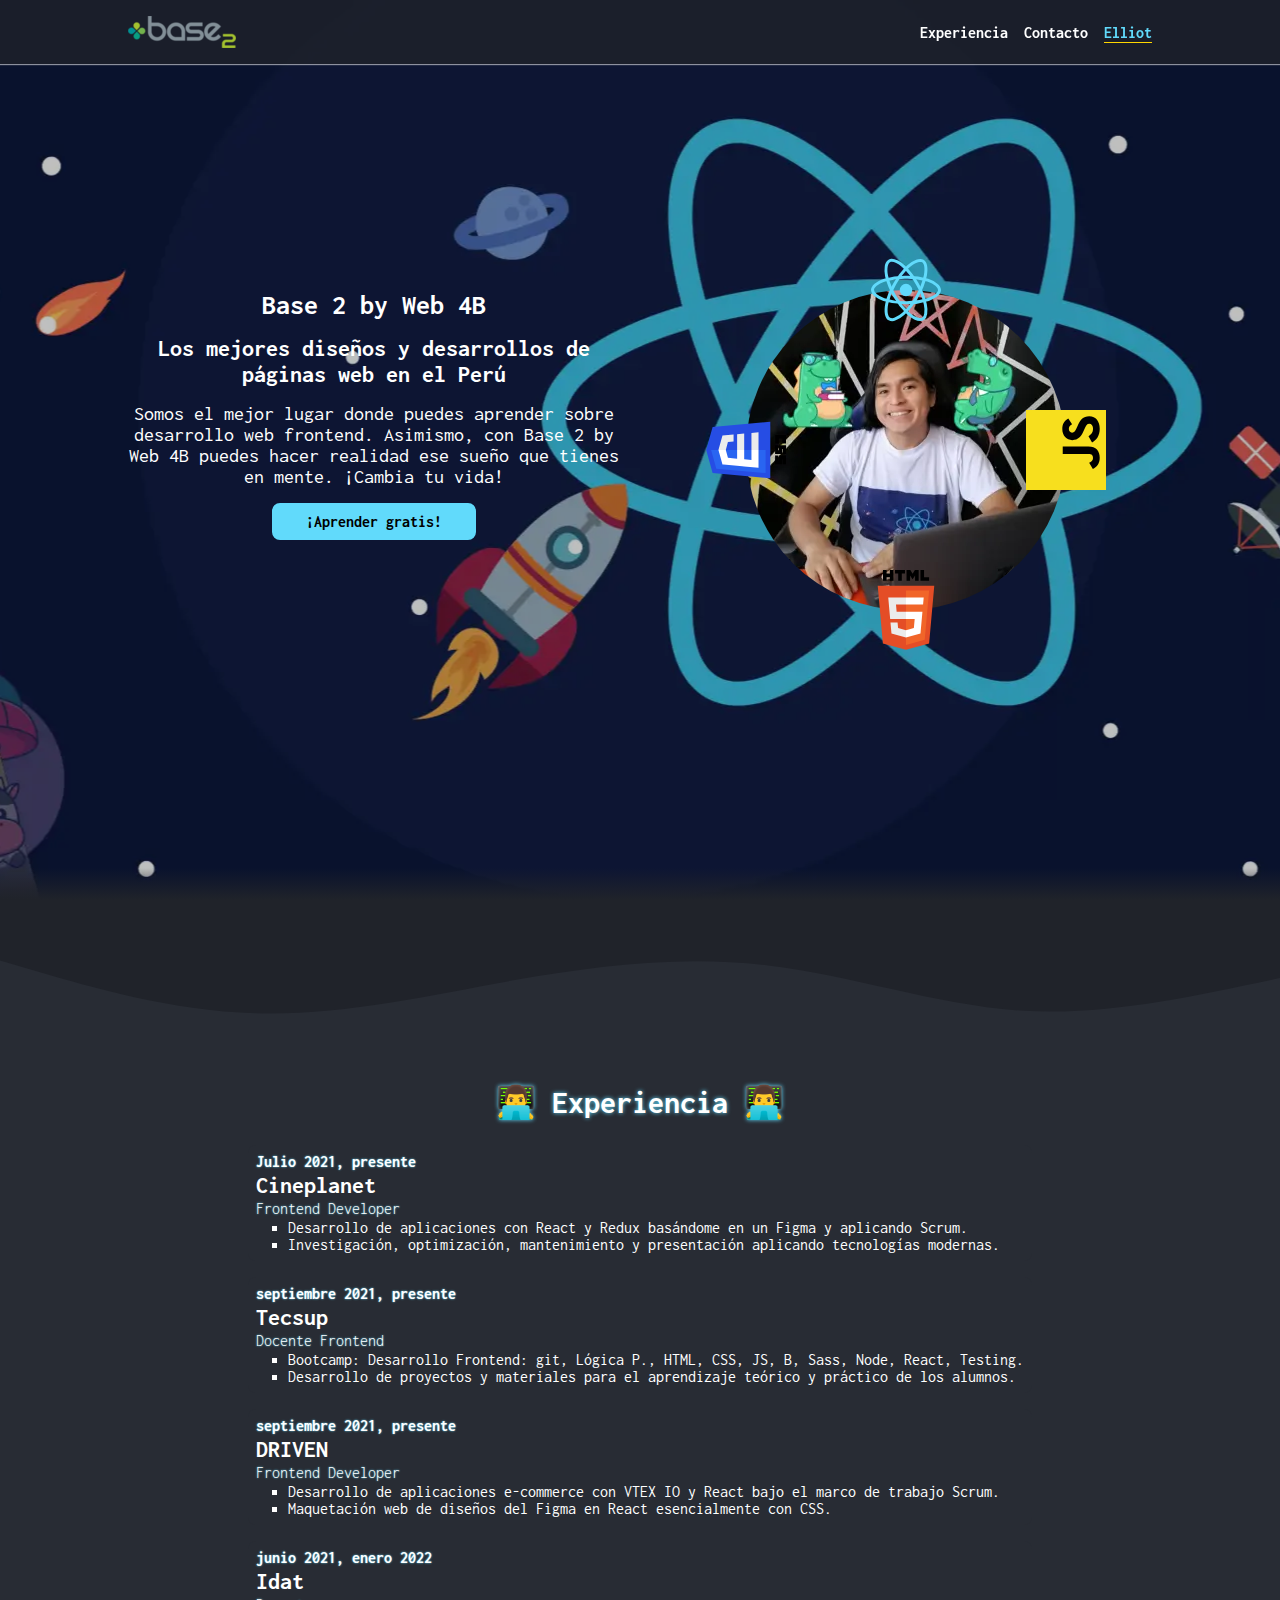
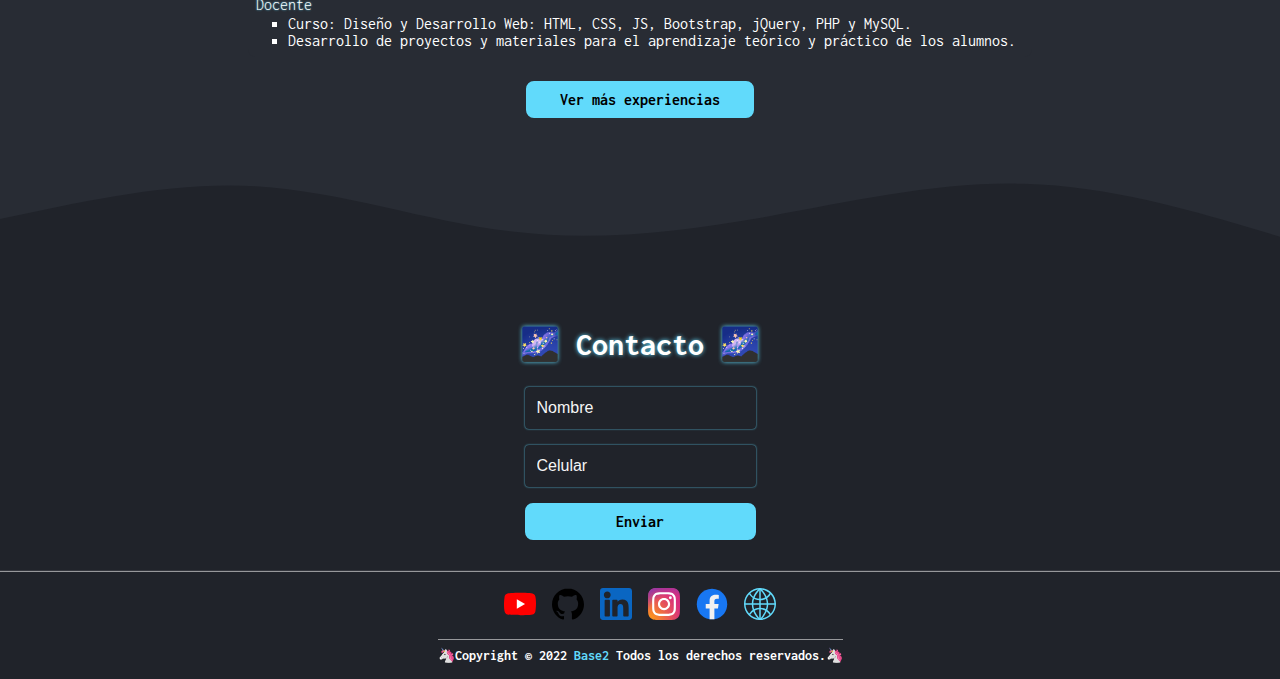
==== index.html @ 0a2b6bc9 "css section.css" ====
<!DOCTYPE html>
<html lang="es">

<head>
  <meta charset="UTF-8" />
  <meta http-equiv="X-UA-Compatible" content="IE=edge" />
  <meta name="viewport" content="width=device-width, initial-scale=1.0" />
  <link rel="shortcut icon" href="./favicon.ico" type="image/x-icon" />
  <link rel="stylesheet" href="./css/index.css" />
  <link rel="stylesheet" href="./css/g17css.css" />

  <link rel="preconnect" href="https://fonts.googleapis.com" />
  <link rel="preconnect" href="https://fonts.gstatic.com" crossorigin />
  <link href="https://fonts.googleapis.com/css2?family=Inconsolata:wght@200;300;400;500;600;700;800;900&display=swap"
    rel="stylesheet" />
  <link rel="stylesheet" href="https://cdn.jsdelivr.net/npm/bootstrap-icons@1.9.1/font/bootstrap-icons.css" />

  <title>Base 2 By Web 4B</title>
  <meta name="title" content="Base 2 By Web 4B" />
  <meta name="description"
    content="Bootcamp de Desarrollo Web Frontend donde se aprenderá temas como git, lógica de programación, HTML, CSS, JS, Bootstrap, Sass, Node, React, Firebase, Redux y Testing." />

  <meta property="og:type" content="website" />
  <meta property="og:url" content="https://elliotxleo.github.io/tecsup-frontend-o-g17/" />
  <meta property="og:title" content="Base 2 By Web 4B" />
  <meta property="og:description"
    content="Bootcamp de Desarrollo Web Frontend donde se aprenderá temas como git, lógica de programación, HTML, CSS, JS, Bootstrap, Sass, Node, React, Firebase, Redux y Testing." />
  <meta property="og:image"
    content="https://elliotxleo.github.io/tecsup-frontend-o-g17/assets/img/tecsup-frontend-o-g17.png">

  <meta property="twitter:card" content="summary_large_image" />
  <meta property="twitter:url" content="https://elliotxleo.github.io/tecsup-frontend-o-g17/" />
  <meta property="twitter:title" content="Base 2 By Web 4B" />
  <meta property="twitter:description"
    content="Bootcamp de Desarrollo Web Frontend donde se aprenderá temas como git, lógica de programación, HTML, CSS, JS, Bootstrap, Sass, Node, React, Firebase, Redux y Testing." />
  <meta property="twitter:image"
    content="https://elliotxleo.github.io/tecsup-frontend-o-g17/assets/img/tecsup-frontend-o-g17.png" />
</head>

<body class="body">
  <header class="header section--headed">
    <nav class="nav">
      <div class="container container--headed">
        <a href="#iHero">
          <img src="./assets/img/logo-base-2.webp" alt="Logo Base 2" width="108" height="32"
            class="nav__link-logo" />
        </a>
        <label for="menu" class="menu-icon"><i class="bi bi-list"></i></label>
        <input type="checkbox" id="menu" class="menu-checkbox" />
        <ul class="menu menu--hamburger">
          <li>
            <a href="#iExperience" class="menu__link">Experiencia</a>
          </li>
          <li>
            <a href="#iContact" class="menu__link">Contacto</a>
          </li>
          <li>
            <a href="https://www.linkedin.com/in/elliotgaramendi/" target="_blank" rel="noopener noreferrer"
              class="menu__link menu__link--active">Elliot</a>
          </li>
        </ul>
      </div>
    </nav>
  </header>
  <main>
    <article class="i-hero" id="iHero">
      <div class="container container--hero">
        <div class="i-hero__info-container">
          <h1 class="i-hero__info-title">Base 2 by Web 4B</h1>
          <h2 class="i-hero__info-subtitle">Los mejores diseños y desarrollos de páginas web en el Perú</h2>
          <p class="i-hero__info-paragraph">
            Somos el mejor lugar donde puedes aprender sobre desarrollo web frontend. Asimismo, con Base 2 by Web 4B
            puedes hacer realidad ese sueño que tienes en mente. ¡Cambia tu vida!
          </p>
          <a href="https://www.linkedin.com/in/elliotgaramendi/" class="button button--primary">¡Aprender gratis!</a>
        </div>
        <div class="i-hero__img-container">
          <img src="./assets/img/elliot-garamendi.webp" alt="Elliot Garamendi" width="256" height="256"
            class="i-hero__img-pro" />
          <figure class="i-hero__img-tech-container">
            <img src="./assets/svg/logo-html-5.svg" alt="HTML" width="64" height="64" class="i-hero__img-tech" />
            <img src="./assets/svg/logo-css-3.svg" alt="CSS" width="64" height="64" class="i-hero__img-tech" />
            <img src="./assets/svg/logo-javascript.svg" alt="JavaScript" width="64" height="64"
              class="i-hero__img-tech" />
            <img src="./assets/svg/logo-react.svg" alt="React" width="64" height="64" class="i-hero__img-tech" />
          </figure>
        </div>
      </div>
    </article>
    <figure class="wave">
      <svg xmlns="http://www.w3.org/2000/svg" viewBox="0 0 1440 170" class="wave__wave">
        <path fill-opacity="1"
          d="M0,68L48,82.2C96,96,192,125,288,127.5C384,130,480,108,576,90.7C672,74,768,62,864,73.7C960,85,1056,119,1152,124.7C1248,130,1344,108,1440,87.8C1536,68,1632,51,1728,42.5C1824,34,1920,34,2016,42.5C2112,51,2208,68,2304,65.2C2400,62,2496,40,2592,36.8C2688,34,2784,51,2880,56.7C2976,62,3072,57,3168,68C3264,79,3360,108,3456,116.2C3552,125,3648,113,3744,104.8C3840,96,3936,91,4032,96.3C4128,102,4224,119,4320,113.3C4416,108,4512,79,4608,73.7C4704,68,4800,85,4896,87.8C4992,91,5088,79,5184,65.2C5280,51,5376,34,5472,36.8C5568,40,5664,62,5760,59.5C5856,57,5952,28,6048,31.2C6144,34,6240,68,6336,87.8C6432,108,6528,113,6624,104.8C6720,96,6816,74,6864,62.3L6912,51L6912,170L6864,170C6816,170,6720,170,6624,170C6528,170,6432,170,6336,170C6240,170,6144,170,6048,170C5952,170,5856,170,5760,170C5664,170,5568,170,5472,170C5376,170,5280,170,5184,170C5088,170,4992,170,4896,170C4800,170,4704,170,4608,170C4512,170,4416,170,4320,170C4224,170,4128,170,4032,170C3936,170,3840,170,3744,170C3648,170,3552,170,3456,170C3360,170,3264,170,3168,170C3072,170,2976,170,2880,170C2784,170,2688,170,2592,170C2496,170,2400,170,2304,170C2208,170,2112,170,2016,170C1920,170,1824,170,1728,170C1632,170,1536,170,1440,170C1344,170,1248,170,1152,170C1056,170,960,170,864,170C768,170,672,170,576,170C480,170,384,170,288,170C192,170,96,170,48,170L0,170Z">
        </path>
      </svg>
    </figure>
    <section id="iExperience" class="section section--secondary">
      <div class="container container--elements">
        <h2 class="section__title">👨‍💻 Experiencia 👨‍💻</h2>
        <div class="section__cards">
          <div class="card-exp">
            <h4 class="card-exp__period">Julio 2021, presente</h4>
            <h3 class="card-exp__company">Cineplanet</h3>
            <h4 class="card-exp__role">Frontend Developer</h4>
            <ul class="card-exp__activities">
              <li class="card-exp__activity">Desarrollo de aplicaciones con React y Redux basándome en un Figma y
                aplicando Scrum.</li>
              <li class="card-exp__activity">Investigación, optimización, mantenimiento y presentación aplicando
                tecnologías modernas.</li>
            </ul>
          </div>
          <div class="card-exp">
            <h4 class="card-exp__period">septiembre 2021, presente</h4>
            <h3 class="card-exp__company">Tecsup</h3>
            <h4 class="card-exp__role">Docente Frontend</h4>
            <ul class="card-exp__activities">
              <li class="card-exp__activity">Bootcamp: Desarrollo Frontend: git, Lógica P., HTML, CSS, JS, B, Sass,
                Node, React, Testing.</li>
              <li class="card-exp__activity">Desarrollo de proyectos y materiales para el aprendizaje teórico y práctico
                de los alumnos.</li>
            </ul>
          </div>
          <div class="card-exp">
            <h4 class="card-exp__period">septiembre 2021, presente</h4>
            <h3 class="card-exp__company">DRIVEN</h3>
            <h4 class="card-exp__role">Frontend Developer</h4>
            <ul class="card-exp__activities">
              <li class="card-exp__activity">Desarrollo de aplicaciones e-commerce con VTEX IO y React bajo el marco de
                trabajo Scrum.</li>
              <li class="card-exp__activity">Maquetación web de diseños del Figma en React esencialmente con CSS.</li>
            </ul>
          </div>
          <div class="card-exp">
            <h4 class="card-exp__period">junio 2021, enero 2022</h4>
            <h3 class="card-exp__company">Idat</h3>
            <h4 class="card-exp__role">Docente</h4>
            <ul class="card-exp__activities">
              <li class="card-exp__activity">Curso: Diseño y Desarrollo Web: HTML, CSS, JS, Bootstrap, jQuery, PHP y
                MySQL.</li>
              <li class="card-exp__activity">Desarrollo de proyectos y materiales para el aprendizaje teórico y práctico
                de los alumnos.</li>
            </ul>
          </div>
        </div>
        <a href="https://www.linkedin.com/in/elliotgaramendi/" class="button button--primary">Ver más experiencias</a>
      </div>
    </section>
    <figure class="wave wave--reverse">
      <svg xmlns="http://www.w3.org/2000/svg" viewBox="0 0 1440 170" class="wave__wave">
        <path fill-opacity="1"
          d="M0,68L48,82.2C96,96,192,125,288,127.5C384,130,480,108,576,90.7C672,74,768,62,864,73.7C960,85,1056,119,1152,124.7C1248,130,1344,108,1440,87.8C1536,68,1632,51,1728,42.5C1824,34,1920,34,2016,42.5C2112,51,2208,68,2304,65.2C2400,62,2496,40,2592,36.8C2688,34,2784,51,2880,56.7C2976,62,3072,57,3168,68C3264,79,3360,108,3456,116.2C3552,125,3648,113,3744,104.8C3840,96,3936,91,4032,96.3C4128,102,4224,119,4320,113.3C4416,108,4512,79,4608,73.7C4704,68,4800,85,4896,87.8C4992,91,5088,79,5184,65.2C5280,51,5376,34,5472,36.8C5568,40,5664,62,5760,59.5C5856,57,5952,28,6048,31.2C6144,34,6240,68,6336,87.8C6432,108,6528,113,6624,104.8C6720,96,6816,74,6864,62.3L6912,51L6912,170L6864,170C6816,170,6720,170,6624,170C6528,170,6432,170,6336,170C6240,170,6144,170,6048,170C5952,170,5856,170,5760,170C5664,170,5568,170,5472,170C5376,170,5280,170,5184,170C5088,170,4992,170,4896,170C4800,170,4704,170,4608,170C4512,170,4416,170,4320,170C4224,170,4128,170,4032,170C3936,170,3840,170,3744,170C3648,170,3552,170,3456,170C3360,170,3264,170,3168,170C3072,170,2976,170,2880,170C2784,170,2688,170,2592,170C2496,170,2400,170,2304,170C2208,170,2112,170,2016,170C1920,170,1824,170,1728,170C1632,170,1536,170,1440,170C1344,170,1248,170,1152,170C1056,170,960,170,864,170C768,170,672,170,576,170C480,170,384,170,288,170C192,170,96,170,48,170L0,170Z">
        </path>
      </svg>
    </figure>
    <section id="iContact" class="section">
      <div class="container container--elements">
        <h2 class="section__title">🌌 Contacto 🌌</h2>
        <form class="form">
          <input type="text" name="name" placeholder="Nombre" maxlength="255" class="form__input" required />
          <input type="number" name="phone" placeholder="Celular" min="900000000" max="999999999" class="form__input"
            required />
          <button class="button button--primary">Enviar</button>
        </form>
      </div>
    </section>
  </main>
  <footer class="section--headed">
    <nav class="nav">
      <div class="container container--elements">
        <ul class="menu">
          <li>
            <a href="https://www.youtube.com/channel/UCE9whBrtYnLWrpzwk6z_JUA">
              <img src="./assets/svg/logo-youtube.svg" alt="YouTube" width="24" height="24" class="menu__img" />
            </a>
          </li>
          <li>
            <a href="https://github.com/ElliotXLeo">
              <img src="./assets/svg/logo-github.svg" alt="GitHub" width="24" height="24" class="menu__img" />
            </a>
          </li>
          <li>
            <a href="https://www.linkedin.com/in/elliotgaramendi/">
              <img src="./assets/svg/logo-linkedin.svg" alt="LinkedIn" width="24" height="24" class="menu__img" />
            </a>
          </li>
          <li>
            <a href="https://www.instagram.com/elliotgaramendi/">
              <img src="./assets/svg/logo-instagram.svg" alt="Instagram" width="24" height="24" class="menu__img" />
            </a>
          </li>
          <li>
            <a href="https://www.facebook.com/elliotgaramendi">
              <img src="./assets/svg/logo-facebook.svg" alt="Facebook" width="24" height="24" class="menu__img" />
            </a>
          </li>
          <li>
            <a href="https://elliotxleo.github.io/portafolio-web-elgs/">
              <img src="./assets/svg/logo-internet.svg" alt="Web" width="24" height="24" class="menu__img" />
            </a>
          </li>
        </ul>
        <h2 class="footer__title">
          🦄Copyright &copy; 2022
          <a href="https://www.linkedin.com/in/elliotgaramendi/" target="_blank" rel="noopener noreferrer"
            class="footer__link">
            Base2
          </a>
          Todos los derechos reservados.🦄
        </h2>
      </div>
    </nav>
  </footer>
</body>

</html>
---- css/index.css ----
:root {
  scroll-behavior: smooth;
  --primary-font-family: 'Inconsolata', monospace;
}

.body {
  background-color: #20232a;
  color: #fff;
  font-family: var(--primary-font-family);
  margin: 0;
}

@keyframes spin {
  to {
    transform: rotate(360deg);
  }
}

.i-hero {
  position: relative;
  display: flex;
  align-items: center;
  background-image: url('../assets/img/bg-hero-react-galaxy.webp');
  background-position: center;
  background-size: cover;
  min-height: 100vh;
  overflow: hidden;
}

.i-hero::before {
  content: '';
  position: absolute;
  top: 0;
  right: 0;
  bottom: 0;
  left: 0;
  background-color: #00000040;
}

.i-hero::after {
  content: '';
  position: absolute;
  bottom: 0;
  left: 0;
  width: 100%;
  height: 2rem;
  background-image: linear-gradient(transparent, #20232a);
}

.i-hero__info-container {
  display: flex;
  flex-direction: column;
  align-items: center;
  gap: 0.75rem;
  max-width: 512px;
}

.i-hero__info-title {
  font-size: 1.5rem;
  text-align: center;
  margin: 0;
}

.i-hero__info-title--px {
  font-size: 24px;
}

.i-hero__info-subtitle {
  font-size: 1.25rem;
  text-align: center;
  margin: 0;
}

.i-hero__info-paragraph {
  display: none;
}

.i-hero__img-container {
  position: relative;
  width: 256px;
  height: 256px;
}

.i-hero__img-pro {
  display: block;
  background-color: #0004;
  border-radius: 50%;
  width: 256px;
  height: 256px;
  /* clip-path: polygon(50% 0%, 0% 100%, 100% 100%); */
}

.i-hero__img-tech-container {
  position: absolute;
  top: 0;
  right: 0;
  bottom: 0;
  left: 0;
  margin: 0;
  animation: spin 10s linear 0s infinite normal none running;
}

.i-hero__img-tech {
  position: absolute;
  width: 64px;
  height: 64px;
}

.i-hero__img-tech:nth-child(1) {
  top: 100%;
  left: 50%;
  transform: translate(-50%, -50%) rotate(0deg);
}

.i-hero__img-tech:nth-child(2) {
  top: 50%;
  left: 0%;
  transform: translate(-50%, -50%) rotate(90deg);
}

.i-hero__img-tech:nth-child(3) {
  top: 50%;
  left: 100%;
  transform: translate(-50%, -50%) rotate(-90deg);
}

.i-hero__img-tech:nth-child(4) {
  top: 0%;
  left: 50%;
  transform: translate(-50%, -50%) rotate(180deg);
}

@media (min-width: 768px) {
  .i-hero__info-container {
    gap: 1rem;
  }

  .i-hero__info-title {
    font-size: 1.75rem;
  }

  .i-hero__info-subtitle {
    font-size: 1.5rem;
  }

  .i-hero__info-paragraph {
    display: flex;
    font-size: 1.25rem;
    text-align: center;
    margin: 0;
  }

  .i-hero__info-link {
    font-size: 1rem;
  }

  .i-hero__img-container {
    width: 320px;
    height: 320px;
  }

  .i-hero__img-pro {
    width: 320px;
    height: 320px;
  }

  .i-hero__img-tech {
    position: absolute;
    width: 80px;
    height: 80px;
  }
}
---- css/g17css.css ----
@import './modules/headed.css';
@import './modules/menu.css';
@import './modules/section.css';

.card-exp {
  background-color: #282c34;
  display: flex;
  flex-direction: column;
  gap: 0.125rem;
  border-radius: 0.5rem;
  padding: 0.5rem;
  box-sizing: border-box;
  transition: background-color 0.25s;
}

.card-exp:hover {
  background-color: #20232a;
}

.card-exp__period {
  font-size: 0.875rem;
  text-shadow: 0 0 0.125rem #61dafb;
  margin: 0;
}

.card-exp__company {
  font-size: 1.25rem;
  margin: 0;
}

.card-exp__role {
  font-weight: 300;
  font-size: 0.875rem;
  text-shadow: 0 0 0.125rem #61dafb;
  margin: 0;
}

.card-exp__activities {
  margin: 0;
  padding: 0;
  padding-left: 2rem;
  list-style: square;
}

.card-exp__activity {
  font-size: 0.875rem;
}

.button {
  display: inline-block;
  background-color: #20232a;
  border: 0.125rem solid #20232a;
  border-radius: 0.5rem;
  color: #fff;
  font-weight: 700;
  font-size: 0.75rem;
  font-family: var(--primary-font-family);
  text-decoration: none;
  padding: 0.5em 2em;
  box-sizing: border-box;
  cursor: pointer;
  transition: filter 0.25s, box-shadow 0.25s;
}

.button:hover {
  box-shadow: 0 0 0.25rem 0 #20232a;
  filter: brightness(112.5%);
}

.button--primary {
  background-color: #61dafb;
  border: 0.125rem solid #61dafb;
  color: #000;
}

.button--primary:hover {
  box-shadow: 0 0 0.25rem 0 #61dafb;
}

.button--secondary {
  background-color: gold;
  border: 0.125rem solid gold;
  color: #000;
}

.button--secondary:hover {
  box-shadow: 0 0 0.25rem 0 gold;
}

.button--outline {
  background-color: transparent;
  color: #000;
}

.form {
  display: flex;
  flex-direction: column;
  gap: 1rem;
}

.form__input {
  background-color: transparent;
  border: none;
  box-shadow: 0 0 0.125rem 0 #61dafb;
  border-radius: 0.25rem;
  color: #fff;
  font-size: 0.875rem;
  padding: 0.5em;
  transition: box-shadow 0.25s;
}

.form__input:focus:invalid {
  box-shadow:
    0 0 0.25rem 0 crimson,
    0 0 0.5rem 0 crimson;
}

.form__input::placeholder {
  color: #f5f5f5;
}

.wave {
  position: relative;
  margin: 0;
}

.wave--reverse {
  margin: -0.25rem 0;
  transform: rotate(180deg);
}

.wave__wave {
  display: block;
  fill: #282c34;
}


@media (min-width: 768px) {
  .card-exp__period {
    font-size: 1rem;
  }

  .card-exp__company {
    font-size: 1.5rem;
  }

  .card-exp__role {
    font-size: 1rem;
  }

  .card-exp__activity {
    font-size: 1rem;
  }

  .button {
    font-size: 1rem;
  }

  .form__input {
    font-size: 1rem;
    padding: 0.75em;
  }

  .menu__img {
    width: 32px;
    height: 32px;
  }
}
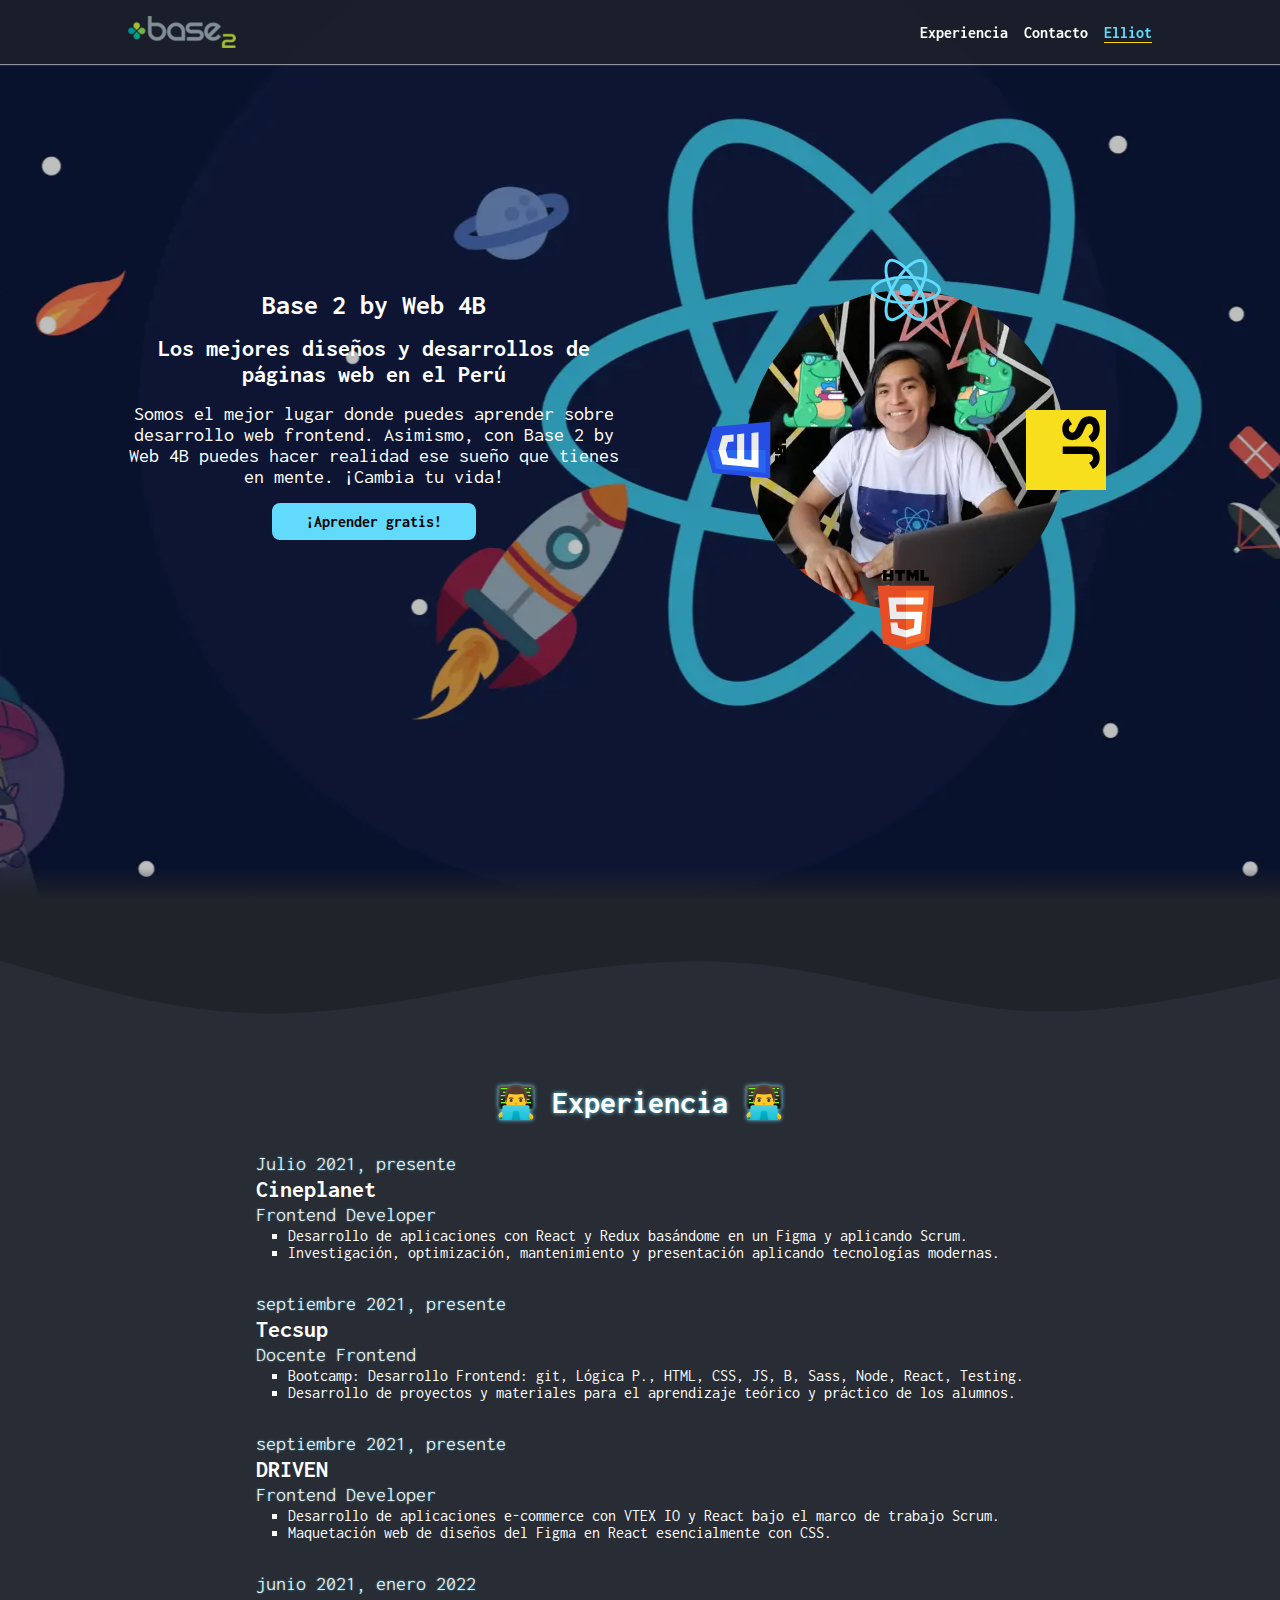
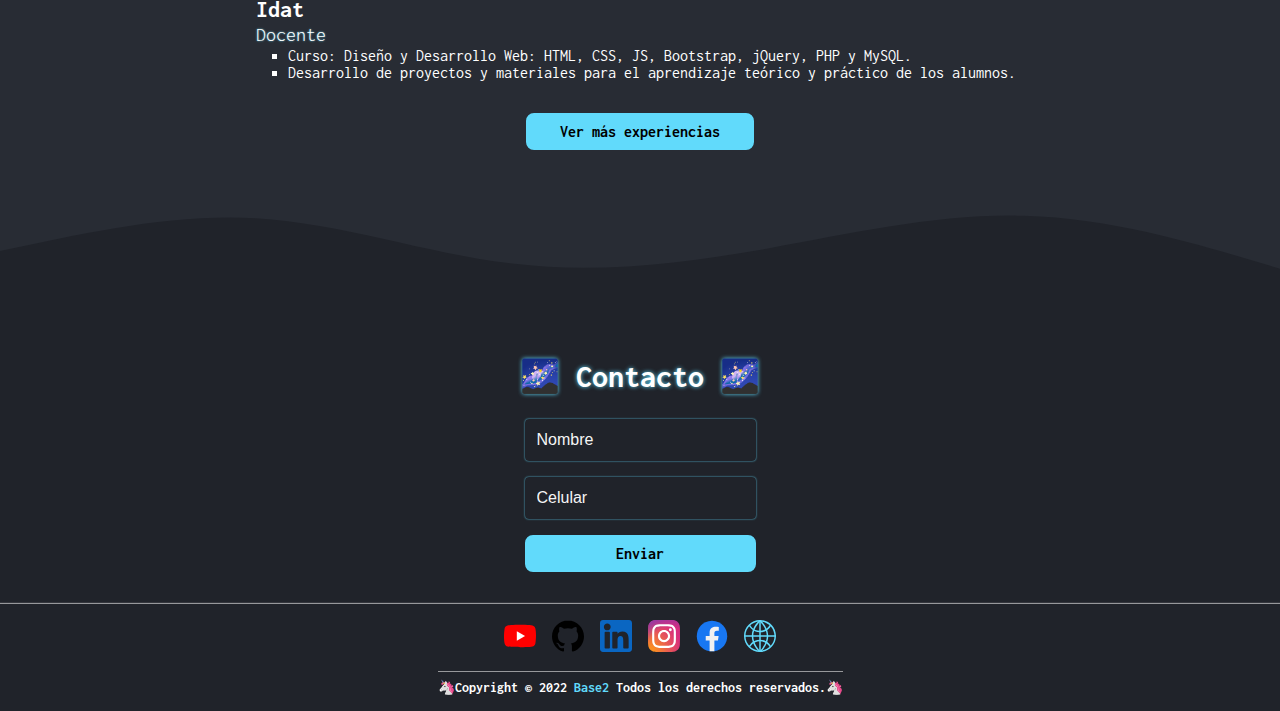
==== commit 24604489: "css card.css" ====
--- a/index.html
+++ b/index.html
@@ -42,8 +42,7 @@
     <nav class="nav">
       <div class="container container--headed">
         <a href="#iHero">
-          <img src="./assets/img/logo-base-2.webp" alt="Logo Base 2" width="108" height="32"
-            class="nav__link-logo" />
+          <img src="./assets/img/logo-base-2.webp" alt="Logo Base 2" width="108" height="32" class="nav__link-logo" />
         </a>
         <label for="menu" class="menu-icon"><i class="bi bi-list"></i></label>
         <input type="checkbox" id="menu" class="menu-checkbox" />
@@ -65,10 +64,10 @@
   <main>
     <article class="i-hero" id="iHero">
       <div class="container container--hero">
-        <div class="i-hero__info-container">
-          <h1 class="i-hero__info-title">Base 2 by Web 4B</h1>
-          <h2 class="i-hero__info-subtitle">Los mejores diseños y desarrollos de páginas web en el Perú</h2>
-          <p class="i-hero__info-paragraph">
+        <div class="card card--hero">
+          <h1 class="card__title card__title--hero">Base 2 by Web 4B</h1>
+          <h2 class="card__subtitle card__subtitle--hero">Los mejores diseños y desarrollos de páginas web en el Perú</h2>
+          <p class="card__paragraph card__paragraph--hero">
             Somos el mejor lugar donde puedes aprender sobre desarrollo web frontend. Asimismo, con Base 2 by Web 4B
             puedes hacer realidad ese sueño que tienes en mente. ¡Cambia tu vida!
           </p>
@@ -98,46 +97,46 @@
       <div class="container container--elements">
         <h2 class="section__title">👨‍💻 Experiencia 👨‍💻</h2>
         <div class="section__cards">
-          <div class="card-exp">
-            <h4 class="card-exp__period">Julio 2021, presente</h4>
-            <h3 class="card-exp__company">Cineplanet</h3>
-            <h4 class="card-exp__role">Frontend Developer</h4>
-            <ul class="card-exp__activities">
-              <li class="card-exp__activity">Desarrollo de aplicaciones con React y Redux basándome en un Figma y
+          <div class="card card--exp">
+            <h4 class="card__subtitle card__subtitle--exp">Julio 2021, presente</h4>
+            <h3 class="card__title">Cineplanet</h3>
+            <h4 class="card__subtitle card__subtitle--exp">Frontend Developer</h4>
+            <ul class="card__list">
+              <li class="card__item">Desarrollo de aplicaciones con React y Redux basándome en un Figma y
                 aplicando Scrum.</li>
-              <li class="card-exp__activity">Investigación, optimización, mantenimiento y presentación aplicando
+              <li class="card__item">Investigación, optimización, mantenimiento y presentación aplicando
                 tecnologías modernas.</li>
             </ul>
           </div>
-          <div class="card-exp">
-            <h4 class="card-exp__period">septiembre 2021, presente</h4>
-            <h3 class="card-exp__company">Tecsup</h3>
-            <h4 class="card-exp__role">Docente Frontend</h4>
-            <ul class="card-exp__activities">
-              <li class="card-exp__activity">Bootcamp: Desarrollo Frontend: git, Lógica P., HTML, CSS, JS, B, Sass,
+          <div class="card card--exp">
+            <h4 class="card__subtitle card__subtitle--exp">septiembre 2021, presente</h4>
+            <h3 class="card__title">Tecsup</h3>
+            <h4 class="card__subtitle card__subtitle--exp">Docente Frontend</h4>
+            <ul class="card__list">
+              <li class="card__item">Bootcamp: Desarrollo Frontend: git, Lógica P., HTML, CSS, JS, B, Sass,
                 Node, React, Testing.</li>
-              <li class="card-exp__activity">Desarrollo de proyectos y materiales para el aprendizaje teórico y práctico
+              <li class="card__item">Desarrollo de proyectos y materiales para el aprendizaje teórico y práctico
                 de los alumnos.</li>
             </ul>
           </div>
-          <div class="card-exp">
-            <h4 class="card-exp__period">septiembre 2021, presente</h4>
-            <h3 class="card-exp__company">DRIVEN</h3>
-            <h4 class="card-exp__role">Frontend Developer</h4>
-            <ul class="card-exp__activities">
-              <li class="card-exp__activity">Desarrollo de aplicaciones e-commerce con VTEX IO y React bajo el marco de
+          <div class="card card--exp">
+            <h4 class="card__subtitle card__subtitle--exp">septiembre 2021, presente</h4>
+            <h3 class="card__title">DRIVEN</h3>
+            <h4 class="card__subtitle card__subtitle--exp">Frontend Developer</h4>
+            <ul class="card__list">
+              <li class="card__item">Desarrollo de aplicaciones e-commerce con VTEX IO y React bajo el marco de
                 trabajo Scrum.</li>
-              <li class="card-exp__activity">Maquetación web de diseños del Figma en React esencialmente con CSS.</li>
-            </ul>
-          </div>
-          <div class="card-exp">
-            <h4 class="card-exp__period">junio 2021, enero 2022</h4>
-            <h3 class="card-exp__company">Idat</h3>
-            <h4 class="card-exp__role">Docente</h4>
-            <ul class="card-exp__activities">
-              <li class="card-exp__activity">Curso: Diseño y Desarrollo Web: HTML, CSS, JS, Bootstrap, jQuery, PHP y
+              <li class="card__item">Maquetación web de diseños del Figma en React esencialmente con CSS.</li>
+            </ul>
+          </div>
+          <div class="card card--exp">
+            <h4 class="card__subtitle card__subtitle--exp">junio 2021, enero 2022</h4>
+            <h3 class="card__title">Idat</h3>
+            <h4 class="card__subtitle card__subtitle--exp">Docente</h4>
+            <ul class="card__list">
+              <li class="card__item">Curso: Diseño y Desarrollo Web: HTML, CSS, JS, Bootstrap, jQuery, PHP y
                 MySQL.</li>
-              <li class="card-exp__activity">Desarrollo de proyectos y materiales para el aprendizaje teórico y práctico
+              <li class="card__item">Desarrollo de proyectos y materiales para el aprendizaje teórico y práctico
                 de los alumnos.</li>
             </ul>
           </div>
--- a/css/index.css
+++ b/css/index.css
@@ -45,34 +45,6 @@
   width: 100%;
   height: 2rem;
   background-image: linear-gradient(transparent, #20232a);
-}
-
-.i-hero__info-container {
-  display: flex;
-  flex-direction: column;
-  align-items: center;
-  gap: 0.75rem;
-  max-width: 512px;
-}
-
-.i-hero__info-title {
-  font-size: 1.5rem;
-  text-align: center;
-  margin: 0;
-}
-
-.i-hero__info-title--px {
-  font-size: 24px;
-}
-
-.i-hero__info-subtitle {
-  font-size: 1.25rem;
-  text-align: center;
-  margin: 0;
-}
-
-.i-hero__info-paragraph {
-  display: none;
 }
 
 .i-hero__img-container {
--- a/css/g17css.css
+++ b/css/g17css.css
@@ -1,50 +1,7 @@
 @import './modules/headed.css';
 @import './modules/menu.css';
 @import './modules/section.css';
-
-.card-exp {
-  background-color: #282c34;
-  display: flex;
-  flex-direction: column;
-  gap: 0.125rem;
-  border-radius: 0.5rem;
-  padding: 0.5rem;
-  box-sizing: border-box;
-  transition: background-color 0.25s;
-}
-
-.card-exp:hover {
-  background-color: #20232a;
-}
-
-.card-exp__period {
-  font-size: 0.875rem;
-  text-shadow: 0 0 0.125rem #61dafb;
-  margin: 0;
-}
-
-.card-exp__company {
-  font-size: 1.25rem;
-  margin: 0;
-}
-
-.card-exp__role {
-  font-weight: 300;
-  font-size: 0.875rem;
-  text-shadow: 0 0 0.125rem #61dafb;
-  margin: 0;
-}
-
-.card-exp__activities {
-  margin: 0;
-  padding: 0;
-  padding-left: 2rem;
-  list-style: square;
-}
-
-.card-exp__activity {
-  font-size: 0.875rem;
-}
+@import './modules/card.css';
 
 .button {
   display: inline-block;
@@ -134,24 +91,7 @@
   fill: #282c34;
 }
 
-
 @media (min-width: 768px) {
-  .card-exp__period {
-    font-size: 1rem;
-  }
-
-  .card-exp__company {
-    font-size: 1.5rem;
-  }
-
-  .card-exp__role {
-    font-size: 1rem;
-  }
-
-  .card-exp__activity {
-    font-size: 1rem;
-  }
-
   .button {
     font-size: 1rem;
   }
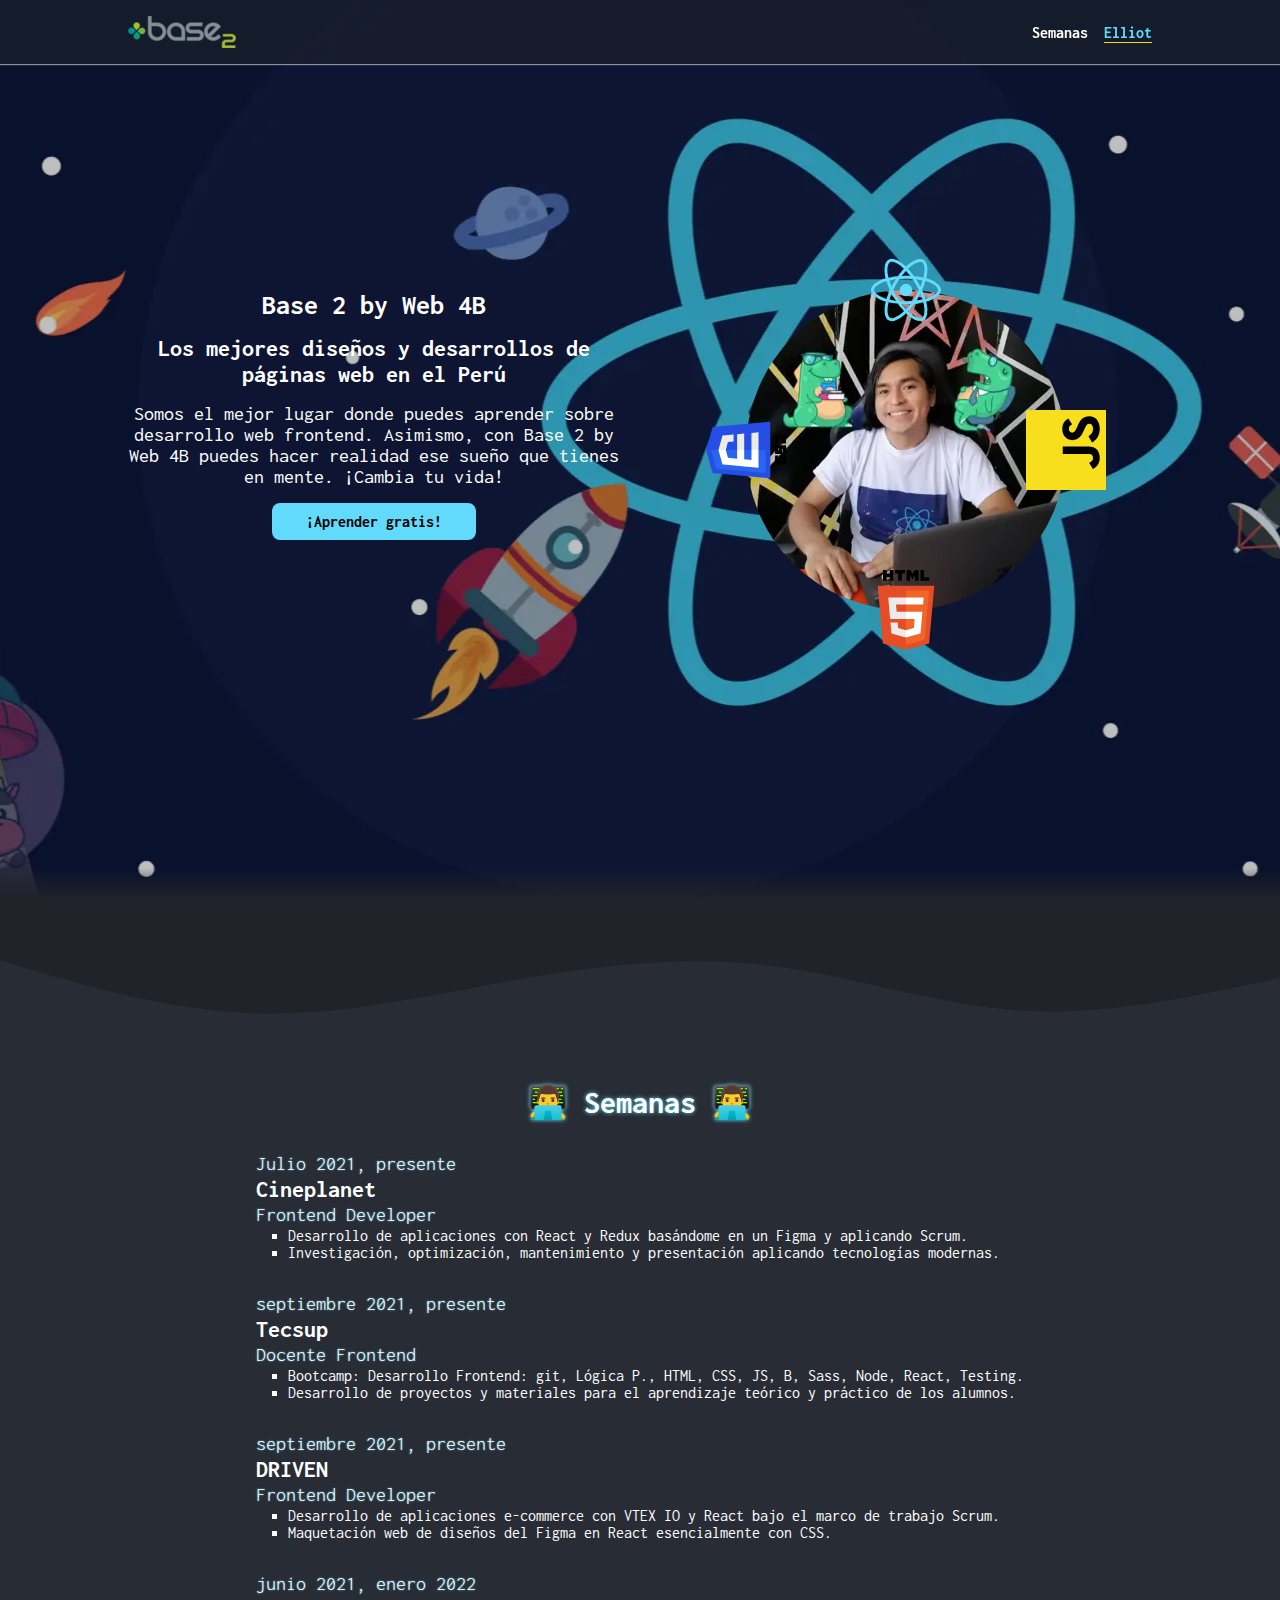
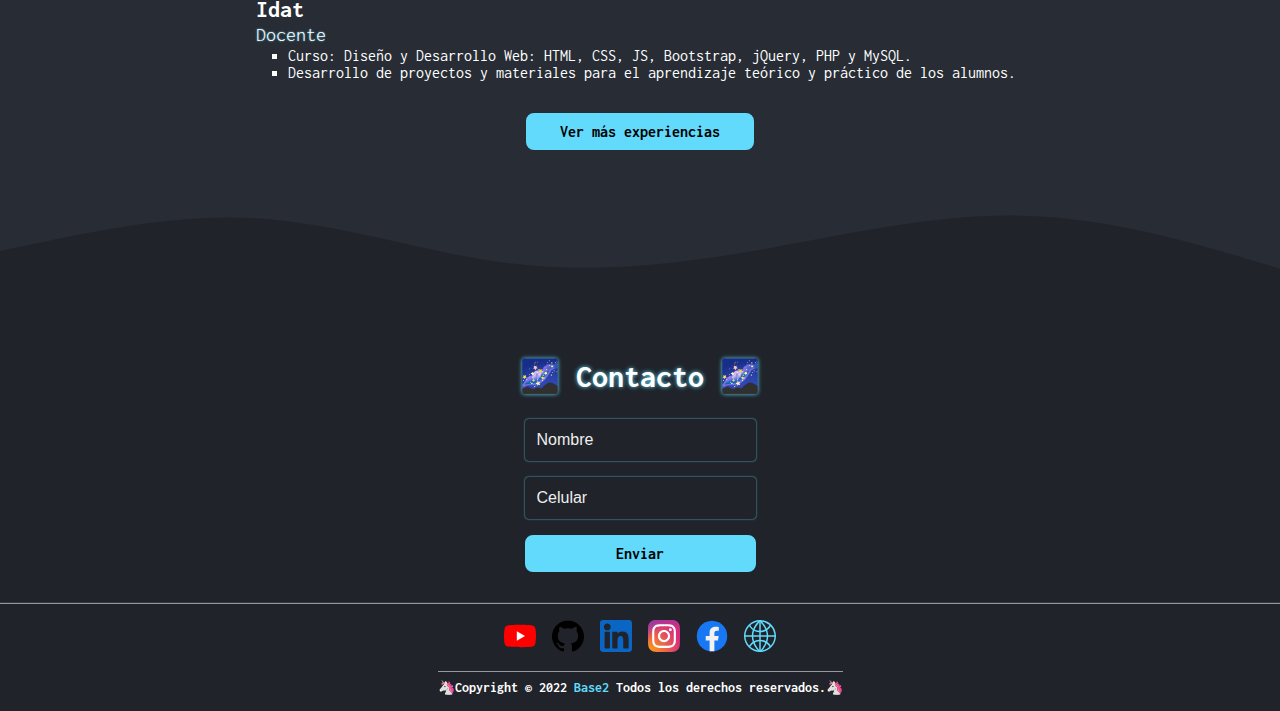
==== commit b4cda344: "Update index.html header" ====
--- a/index.html
+++ b/index.html
@@ -48,10 +48,7 @@
         <input type="checkbox" id="menu" class="menu-checkbox" />
         <ul class="menu menu--hamburger">
           <li>
-            <a href="#iExperience" class="menu__link">Experiencia</a>
-          </li>
-          <li>
-            <a href="#iContact" class="menu__link">Contacto</a>
+            <a href="#iWeeks" class="menu__link">Semanas</a>
           </li>
           <li>
             <a href="https://www.linkedin.com/in/elliotgaramendi/" target="_blank" rel="noopener noreferrer"
@@ -62,7 +59,7 @@
     </nav>
   </header>
   <main>
-    <article class="i-hero" id="iHero">
+    <article class="hero" id="iHero">
       <div class="container container--hero">
         <div class="card card--hero">
           <h1 class="card__title card__title--hero">Base 2 by Web 4B</h1>
@@ -73,15 +70,15 @@
           </p>
           <a href="https://www.linkedin.com/in/elliotgaramendi/" class="button button--primary">¡Aprender gratis!</a>
         </div>
-        <div class="i-hero__img-container">
+        <div class="hero__img-container">
           <img src="./assets/img/elliot-garamendi.webp" alt="Elliot Garamendi" width="256" height="256"
-            class="i-hero__img-pro" />
-          <figure class="i-hero__img-tech-container">
-            <img src="./assets/svg/logo-html-5.svg" alt="HTML" width="64" height="64" class="i-hero__img-tech" />
-            <img src="./assets/svg/logo-css-3.svg" alt="CSS" width="64" height="64" class="i-hero__img-tech" />
+            class="hero__img-pro" />
+          <figure class="hero__img-tech-container">
+            <img src="./assets/svg/logo-html-5.svg" alt="HTML" width="64" height="64" class="hero__img-tech" />
+            <img src="./assets/svg/logo-css-3.svg" alt="CSS" width="64" height="64" class="hero__img-tech" />
             <img src="./assets/svg/logo-javascript.svg" alt="JavaScript" width="64" height="64"
-              class="i-hero__img-tech" />
-            <img src="./assets/svg/logo-react.svg" alt="React" width="64" height="64" class="i-hero__img-tech" />
+              class="hero__img-tech" />
+            <img src="./assets/svg/logo-react.svg" alt="React" width="64" height="64" class="hero__img-tech" />
           </figure>
         </div>
       </div>
@@ -93,9 +90,9 @@
         </path>
       </svg>
     </figure>
-    <section id="iExperience" class="section section--secondary">
+    <section id="iWeeks" class="section section--secondary">
       <div class="container container--elements">
-        <h2 class="section__title">👨‍💻 Experiencia 👨‍💻</h2>
+        <h2 class="section__title">👨‍💻 Semanas 👨‍💻</h2>
         <div class="section__cards">
           <div class="card card--exp">
             <h4 class="card__subtitle card__subtitle--exp">Julio 2021, presente</h4>
--- a/css/index.css
+++ b/css/index.css
@@ -1,144 +1,36 @@
 :root {
   scroll-behavior: smooth;
+  --primary-theme-color: #20232a;
+  --secondary-theme-color: #282c34;
+  --primary-text-color: #fff;
+  --secondary-text-color: #eee;
+  --reverse-primary-text-color: #000;
+  --primary-shadow-color: #20232a80;
+  --secondary-shadow-color: #00000040;
+  --reverse-primary-shadow-color: #fff8;
+  --primary-highlight-color: #61dafb;
+  --secondary-highlight-color: gold;
+  --primary-button-color: #61dafb;
+  --secondary-button-color: gold;
+  --primary-invalid-color: crimson;
   --primary-font-family: 'Inconsolata', monospace;
+  --padding-section: 1.5rem 0;
+  --padding-container: 0 1rem;
+  --max-width-container: 640px;
+  --primary-border-radius: 0.5rem;
 }
 
 .body {
-  background-color: #20232a;
-  color: #fff;
+  background-color: var(--primary-theme-color);
+  color: var(--primary-text-color);
   font-family: var(--primary-font-family);
   margin: 0;
 }
 
-@keyframes spin {
-  to {
-    transform: rotate(360deg);
-  }
-}
-
-.i-hero {
-  position: relative;
-  display: flex;
-  align-items: center;
-  background-image: url('../assets/img/bg-hero-react-galaxy.webp');
-  background-position: center;
-  background-size: cover;
-  min-height: 100vh;
-  overflow: hidden;
-}
-
-.i-hero::before {
-  content: '';
-  position: absolute;
-  top: 0;
-  right: 0;
-  bottom: 0;
-  left: 0;
-  background-color: #00000040;
-}
-
-.i-hero::after {
-  content: '';
-  position: absolute;
-  bottom: 0;
-  left: 0;
-  width: 100%;
-  height: 2rem;
-  background-image: linear-gradient(transparent, #20232a);
-}
-
-.i-hero__img-container {
-  position: relative;
-  width: 256px;
-  height: 256px;
-}
-
-.i-hero__img-pro {
-  display: block;
-  background-color: #0004;
-  border-radius: 50%;
-  width: 256px;
-  height: 256px;
-  /* clip-path: polygon(50% 0%, 0% 100%, 100% 100%); */
-}
-
-.i-hero__img-tech-container {
-  position: absolute;
-  top: 0;
-  right: 0;
-  bottom: 0;
-  left: 0;
-  margin: 0;
-  animation: spin 10s linear 0s infinite normal none running;
-}
-
-.i-hero__img-tech {
-  position: absolute;
-  width: 64px;
-  height: 64px;
-}
-
-.i-hero__img-tech:nth-child(1) {
-  top: 100%;
-  left: 50%;
-  transform: translate(-50%, -50%) rotate(0deg);
-}
-
-.i-hero__img-tech:nth-child(2) {
-  top: 50%;
-  left: 0%;
-  transform: translate(-50%, -50%) rotate(90deg);
-}
-
-.i-hero__img-tech:nth-child(3) {
-  top: 50%;
-  left: 100%;
-  transform: translate(-50%, -50%) rotate(-90deg);
-}
-
-.i-hero__img-tech:nth-child(4) {
-  top: 0%;
-  left: 50%;
-  transform: translate(-50%, -50%) rotate(180deg);
-}
-
 @media (min-width: 768px) {
-  .i-hero__info-container {
-    gap: 1rem;
-  }
-
-  .i-hero__info-title {
-    font-size: 1.75rem;
-  }
-
-  .i-hero__info-subtitle {
-    font-size: 1.5rem;
-  }
-
-  .i-hero__info-paragraph {
-    display: flex;
-    font-size: 1.25rem;
-    text-align: center;
-    margin: 0;
-  }
-
-  .i-hero__info-link {
-    font-size: 1rem;
-  }
-
-  .i-hero__img-container {
-    width: 320px;
-    height: 320px;
-  }
-
-  .i-hero__img-pro {
-    width: 320px;
-    height: 320px;
-  }
-
-  .i-hero__img-tech {
-    position: absolute;
-    width: 80px;
-    height: 80px;
+  :root {
+    --padding-section: 2rem 0;
+    --padding-container: 0 0.75rem;
+    --max-width-container: 1024px;
   }
 }--- a/css/g17css.css
+++ b/css/g17css.css
@@ -1,108 +1,9 @@
+@import './modules/animations.css';
 @import './modules/headed.css';
 @import './modules/menu.css';
 @import './modules/section.css';
 @import './modules/card.css';
-
-.button {
-  display: inline-block;
-  background-color: #20232a;
-  border: 0.125rem solid #20232a;
-  border-radius: 0.5rem;
-  color: #fff;
-  font-weight: 700;
-  font-size: 0.75rem;
-  font-family: var(--primary-font-family);
-  text-decoration: none;
-  padding: 0.5em 2em;
-  box-sizing: border-box;
-  cursor: pointer;
-  transition: filter 0.25s, box-shadow 0.25s;
-}
-
-.button:hover {
-  box-shadow: 0 0 0.25rem 0 #20232a;
-  filter: brightness(112.5%);
-}
-
-.button--primary {
-  background-color: #61dafb;
-  border: 0.125rem solid #61dafb;
-  color: #000;
-}
-
-.button--primary:hover {
-  box-shadow: 0 0 0.25rem 0 #61dafb;
-}
-
-.button--secondary {
-  background-color: gold;
-  border: 0.125rem solid gold;
-  color: #000;
-}
-
-.button--secondary:hover {
-  box-shadow: 0 0 0.25rem 0 gold;
-}
-
-.button--outline {
-  background-color: transparent;
-  color: #000;
-}
-
-.form {
-  display: flex;
-  flex-direction: column;
-  gap: 1rem;
-}
-
-.form__input {
-  background-color: transparent;
-  border: none;
-  box-shadow: 0 0 0.125rem 0 #61dafb;
-  border-radius: 0.25rem;
-  color: #fff;
-  font-size: 0.875rem;
-  padding: 0.5em;
-  transition: box-shadow 0.25s;
-}
-
-.form__input:focus:invalid {
-  box-shadow:
-    0 0 0.25rem 0 crimson,
-    0 0 0.5rem 0 crimson;
-}
-
-.form__input::placeholder {
-  color: #f5f5f5;
-}
-
-.wave {
-  position: relative;
-  margin: 0;
-}
-
-.wave--reverse {
-  margin: -0.25rem 0;
-  transform: rotate(180deg);
-}
-
-.wave__wave {
-  display: block;
-  fill: #282c34;
-}
-
-@media (min-width: 768px) {
-  .button {
-    font-size: 1rem;
-  }
-
-  .form__input {
-    font-size: 1rem;
-    padding: 0.75em;
-  }
-
-  .menu__img {
-    width: 32px;
-    height: 32px;
-  }
-}+@import './modules/button.css';
+@import './modules/hero.css';
+@import './modules/form.css';
+@import './modules/wave.css';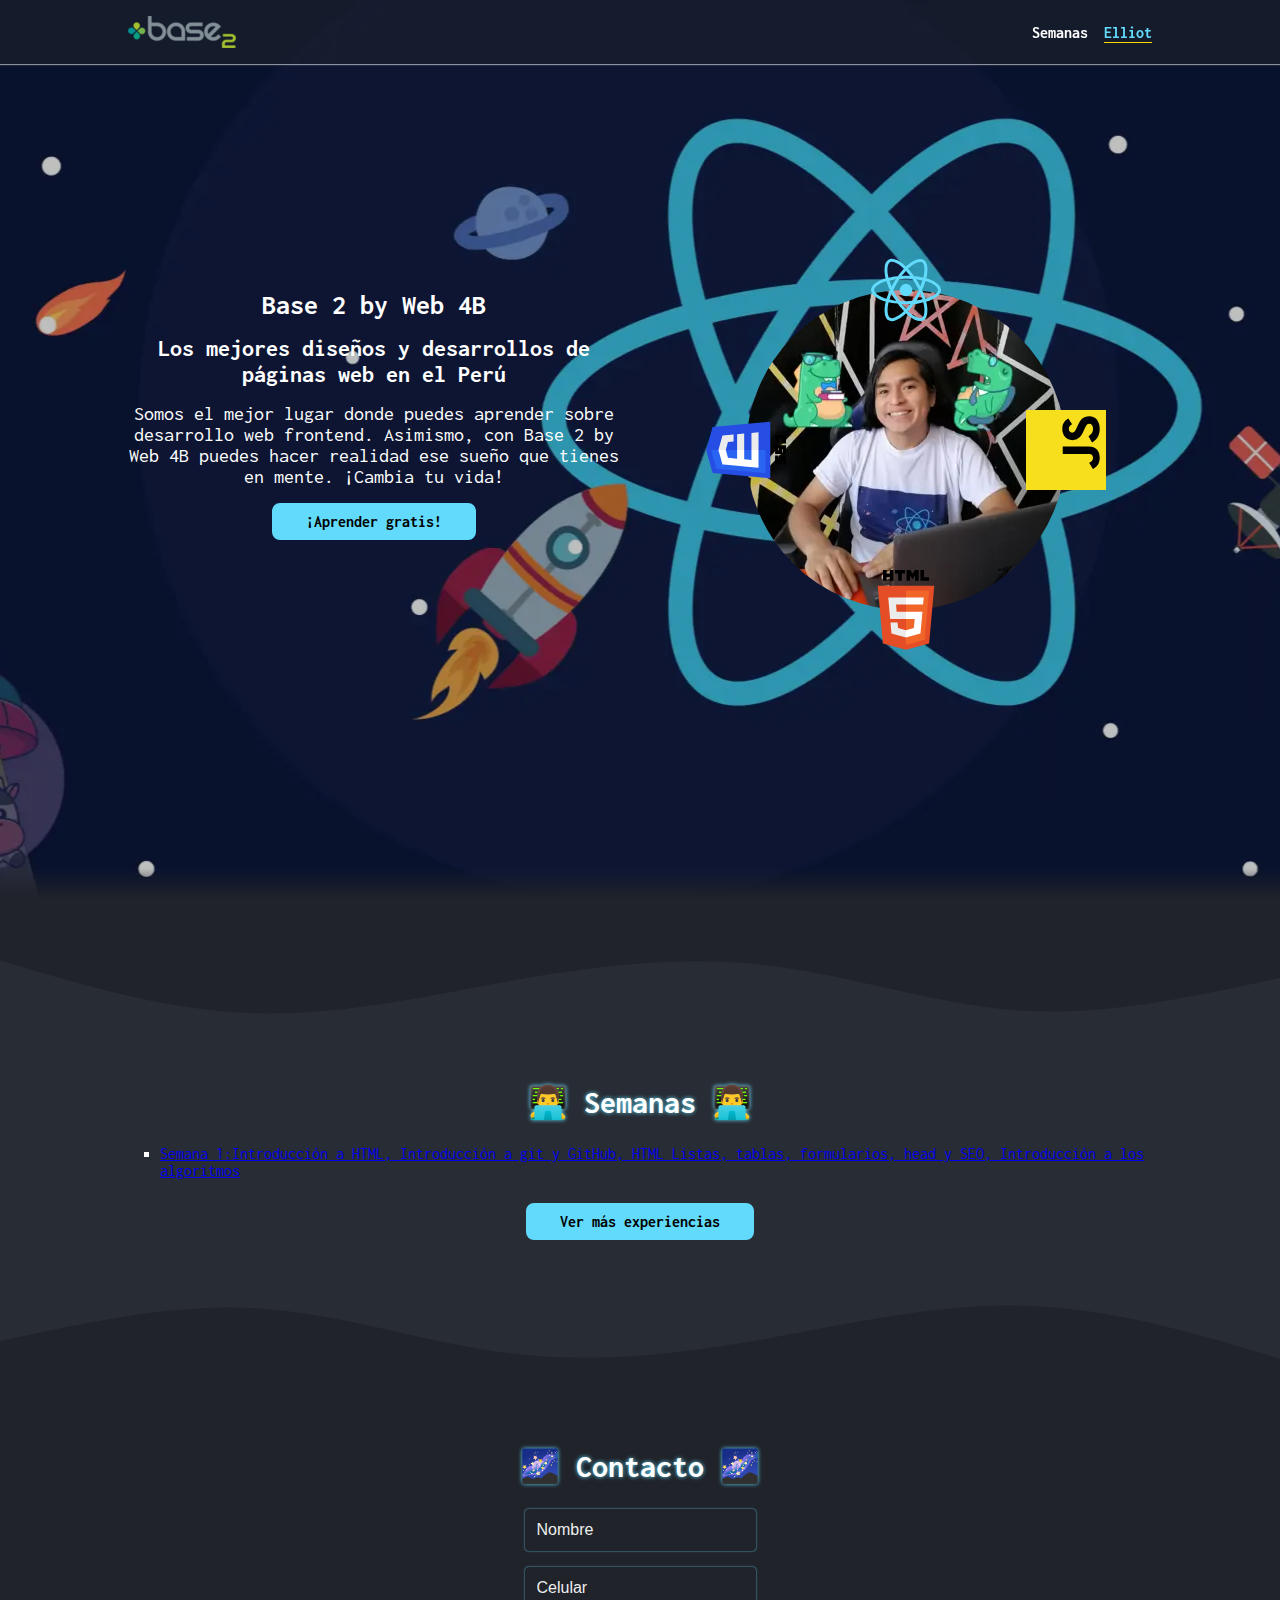
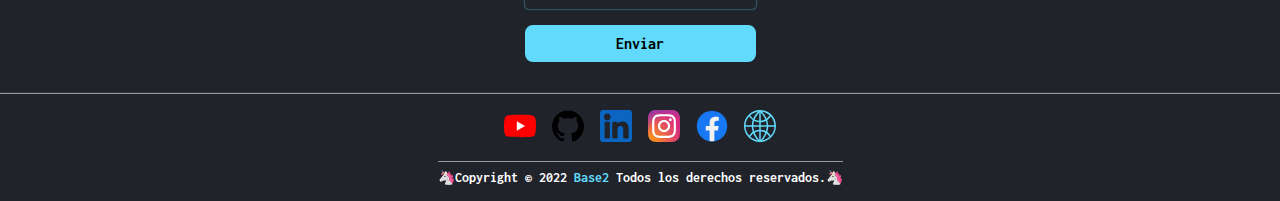
==== commit a642df9c: "Update index.html from experience to weeks s1" ====
--- a/index.html
+++ b/index.html
@@ -63,7 +63,8 @@
       <div class="container container--hero">
         <div class="card card--hero">
           <h1 class="card__title card__title--hero">Base 2 by Web 4B</h1>
-          <h2 class="card__subtitle card__subtitle--hero">Los mejores diseños y desarrollos de páginas web en el Perú</h2>
+          <h2 class="card__subtitle card__subtitle--hero">Los mejores diseños y desarrollos de páginas web en el Perú
+          </h2>
           <p class="card__paragraph card__paragraph--hero">
             Somos el mejor lugar donde puedes aprender sobre desarrollo web frontend. Asimismo, con Base 2 by Web 4B
             puedes hacer realidad ese sueño que tienes en mente. ¡Cambia tu vida!
@@ -94,47 +95,14 @@
       <div class="container container--elements">
         <h2 class="section__title">👨‍💻 Semanas 👨‍💻</h2>
         <div class="section__cards">
-          <div class="card card--exp">
-            <h4 class="card__subtitle card__subtitle--exp">Julio 2021, presente</h4>
-            <h3 class="card__title">Cineplanet</h3>
-            <h4 class="card__subtitle card__subtitle--exp">Frontend Developer</h4>
+          <div class="card">
             <ul class="card__list">
-              <li class="card__item">Desarrollo de aplicaciones con React y Redux basándome en un Figma y
-                aplicando Scrum.</li>
-              <li class="card__item">Investigación, optimización, mantenimiento y presentación aplicando
-                tecnologías modernas.</li>
-            </ul>
-          </div>
-          <div class="card card--exp">
-            <h4 class="card__subtitle card__subtitle--exp">septiembre 2021, presente</h4>
-            <h3 class="card__title">Tecsup</h3>
-            <h4 class="card__subtitle card__subtitle--exp">Docente Frontend</h4>
-            <ul class="card__list">
-              <li class="card__item">Bootcamp: Desarrollo Frontend: git, Lógica P., HTML, CSS, JS, B, Sass,
-                Node, React, Testing.</li>
-              <li class="card__item">Desarrollo de proyectos y materiales para el aprendizaje teórico y práctico
-                de los alumnos.</li>
-            </ul>
-          </div>
-          <div class="card card--exp">
-            <h4 class="card__subtitle card__subtitle--exp">septiembre 2021, presente</h4>
-            <h3 class="card__title">DRIVEN</h3>
-            <h4 class="card__subtitle card__subtitle--exp">Frontend Developer</h4>
-            <ul class="card__list">
-              <li class="card__item">Desarrollo de aplicaciones e-commerce con VTEX IO y React bajo el marco de
-                trabajo Scrum.</li>
-              <li class="card__item">Maquetación web de diseños del Figma en React esencialmente con CSS.</li>
-            </ul>
-          </div>
-          <div class="card card--exp">
-            <h4 class="card__subtitle card__subtitle--exp">junio 2021, enero 2022</h4>
-            <h3 class="card__title">Idat</h3>
-            <h4 class="card__subtitle card__subtitle--exp">Docente</h4>
-            <ul class="card__list">
-              <li class="card__item">Curso: Diseño y Desarrollo Web: HTML, CSS, JS, Bootstrap, jQuery, PHP y
-                MySQL.</li>
-              <li class="card__item">Desarrollo de proyectos y materiales para el aprendizaje teórico y práctico
-                de los alumnos.</li>
+              <li class="card__item">
+                <a href="/semana-1/">
+                  Semana 1:Introducción a HTML, Introducción a git y GitHub, HTML Listas, tablas, formularios, head y
+                  SEO, Introducción a los algoritmos
+                </a>
+              </li>
             </ul>
           </div>
         </div>
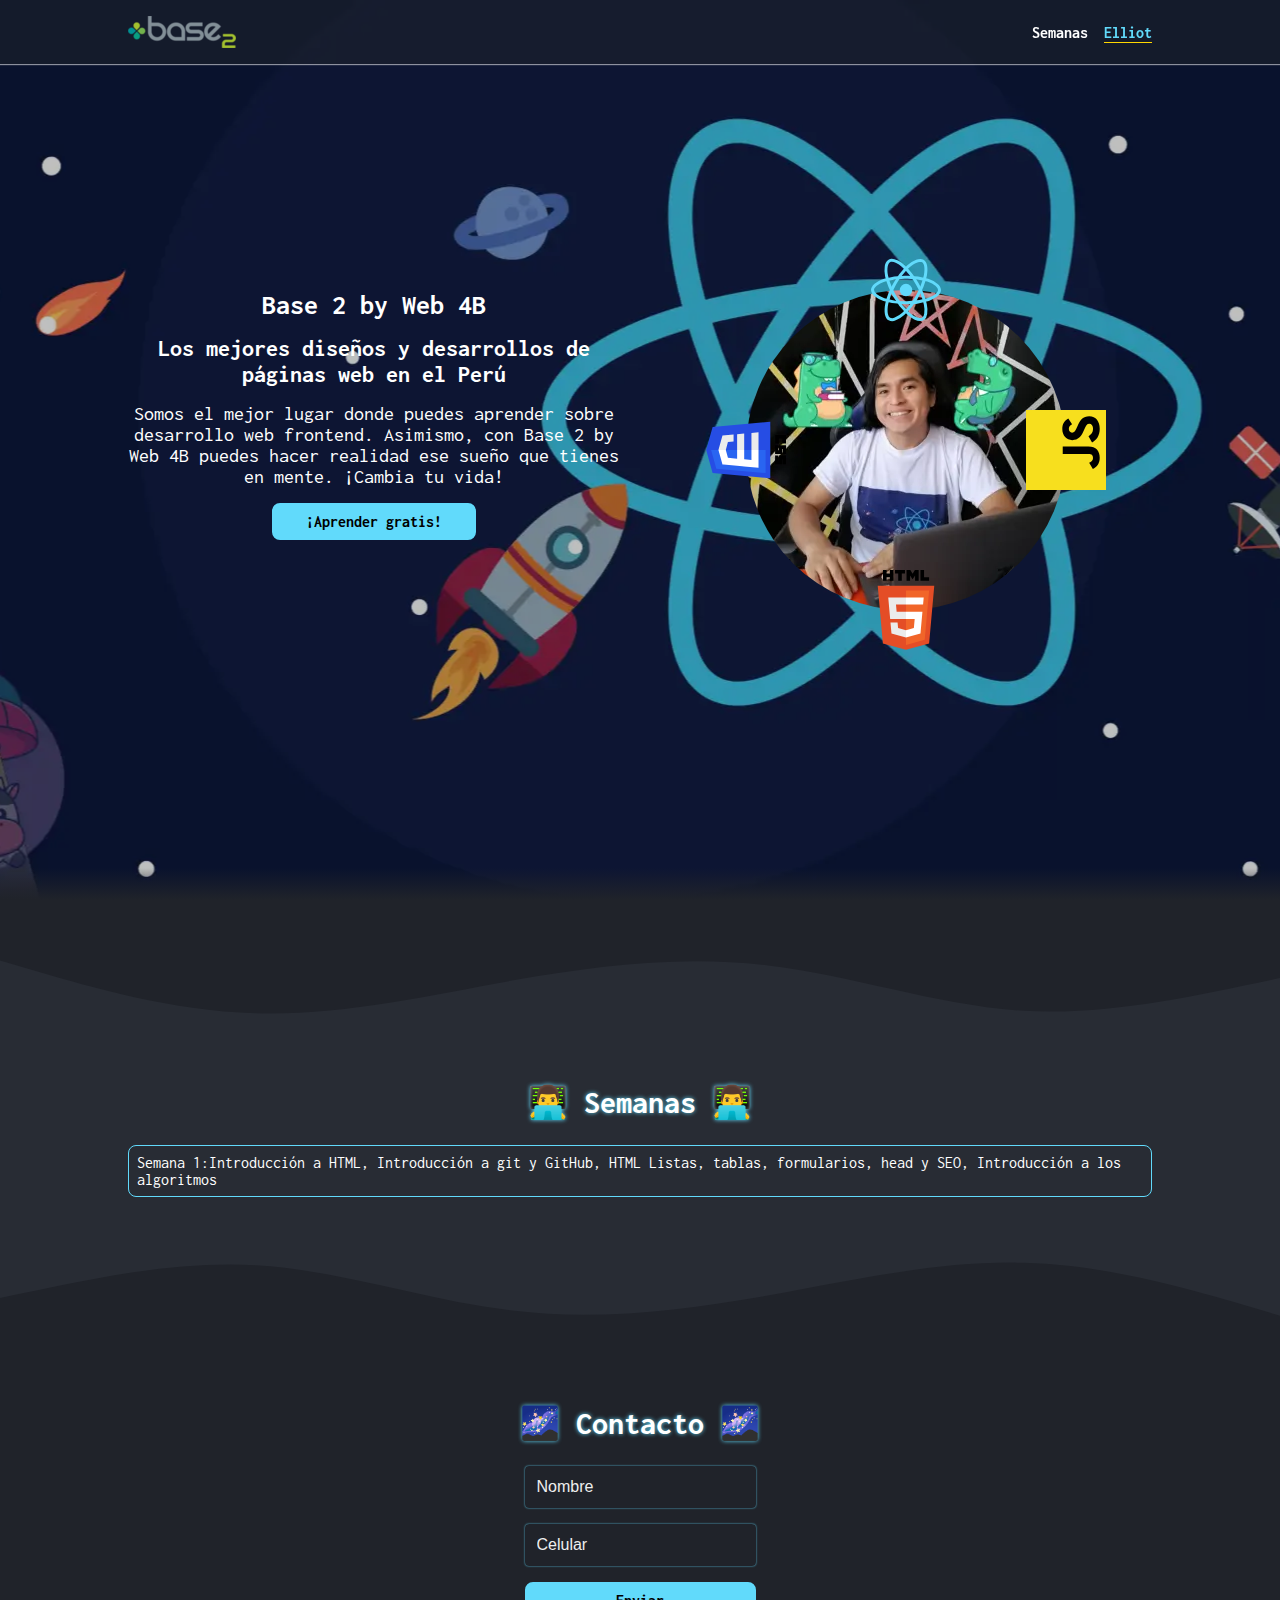
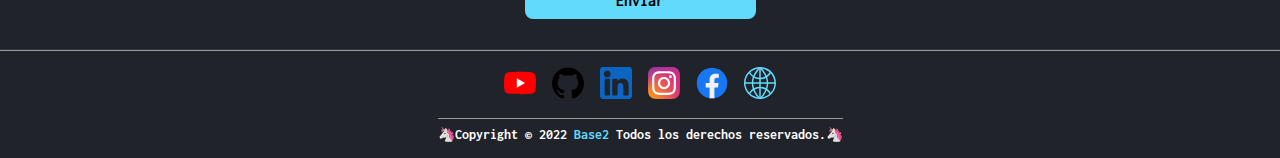
==== commit 25272ea9: "css list.css" ====
--- a/index.html
+++ b/index.html
@@ -94,19 +94,14 @@
     <section id="iWeeks" class="section section--secondary">
       <div class="container container--elements">
         <h2 class="section__title">👨‍💻 Semanas 👨‍💻</h2>
-        <div class="section__cards">
-          <div class="card">
-            <ul class="card__list">
-              <li class="card__item">
-                <a href="/semana-1/">
-                  Semana 1:Introducción a HTML, Introducción a git y GitHub, HTML Listas, tablas, formularios, head y
-                  SEO, Introducción a los algoritmos
-                </a>
-              </li>
-            </ul>
-          </div>
-        </div>
-        <a href="https://www.linkedin.com/in/elliotgaramendi/" class="button button--primary">Ver más experiencias</a>
+        <ul class="list">
+          <li class="list__item">
+            <a href="/semana-1/" class="link">
+              Semana 1:Introducción a HTML, Introducción a git y GitHub, HTML Listas, tablas, formularios, head y
+              SEO, Introducción a los algoritmos
+            </a>
+          </li>
+        </ul>
       </div>
     </section>
     <figure class="wave wave--reverse">
--- a/css/g17css.css
+++ b/css/g17css.css
@@ -5,5 +5,6 @@
 @import './modules/card.css';
 @import './modules/button.css';
 @import './modules/hero.css';
+@import './modules/list.css';
 @import './modules/form.css';
 @import './modules/wave.css';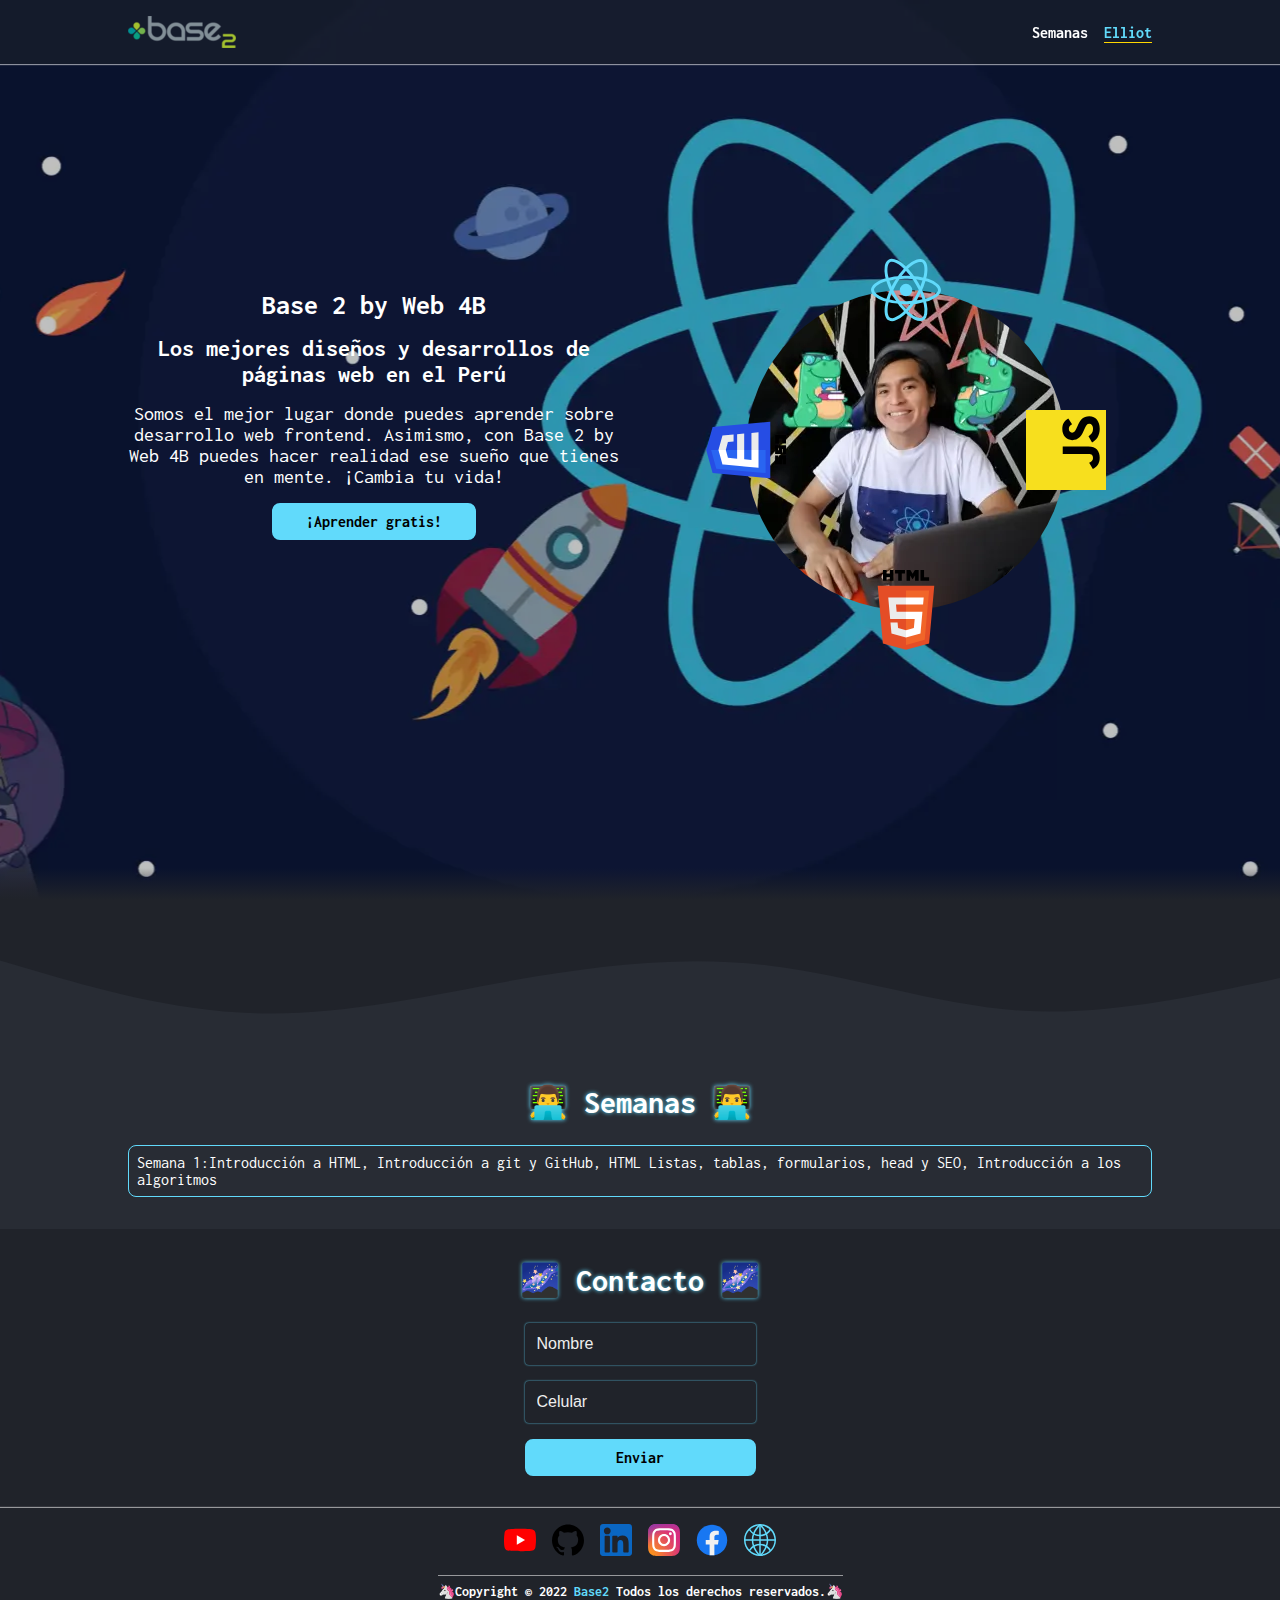
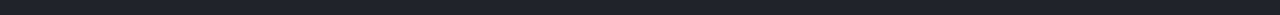
==== commit 9f2b60d3: "Delete index.html wave" ====
--- a/index.html
+++ b/index.html
@@ -104,13 +104,6 @@
         </ul>
       </div>
     </section>
-    <figure class="wave wave--reverse">
-      <svg xmlns="http://www.w3.org/2000/svg" viewBox="0 0 1440 170" class="wave__wave">
-        <path fill-opacity="1"
-          d="M0,68L48,82.2C96,96,192,125,288,127.5C384,130,480,108,576,90.7C672,74,768,62,864,73.7C960,85,1056,119,1152,124.7C1248,130,1344,108,1440,87.8C1536,68,1632,51,1728,42.5C1824,34,1920,34,2016,42.5C2112,51,2208,68,2304,65.2C2400,62,2496,40,2592,36.8C2688,34,2784,51,2880,56.7C2976,62,3072,57,3168,68C3264,79,3360,108,3456,116.2C3552,125,3648,113,3744,104.8C3840,96,3936,91,4032,96.3C4128,102,4224,119,4320,113.3C4416,108,4512,79,4608,73.7C4704,68,4800,85,4896,87.8C4992,91,5088,79,5184,65.2C5280,51,5376,34,5472,36.8C5568,40,5664,62,5760,59.5C5856,57,5952,28,6048,31.2C6144,34,6240,68,6336,87.8C6432,108,6528,113,6624,104.8C6720,96,6816,74,6864,62.3L6912,51L6912,170L6864,170C6816,170,6720,170,6624,170C6528,170,6432,170,6336,170C6240,170,6144,170,6048,170C5952,170,5856,170,5760,170C5664,170,5568,170,5472,170C5376,170,5280,170,5184,170C5088,170,4992,170,4896,170C4800,170,4704,170,4608,170C4512,170,4416,170,4320,170C4224,170,4128,170,4032,170C3936,170,3840,170,3744,170C3648,170,3552,170,3456,170C3360,170,3264,170,3168,170C3072,170,2976,170,2880,170C2784,170,2688,170,2592,170C2496,170,2400,170,2304,170C2208,170,2112,170,2016,170C1920,170,1824,170,1728,170C1632,170,1536,170,1440,170C1344,170,1248,170,1152,170C1056,170,960,170,864,170C768,170,672,170,576,170C480,170,384,170,288,170C192,170,96,170,48,170L0,170Z">
-        </path>
-      </svg>
-    </figure>
     <section id="iContact" class="section">
       <div class="container container--elements">
         <h2 class="section__title">🌌 Contacto 🌌</h2>
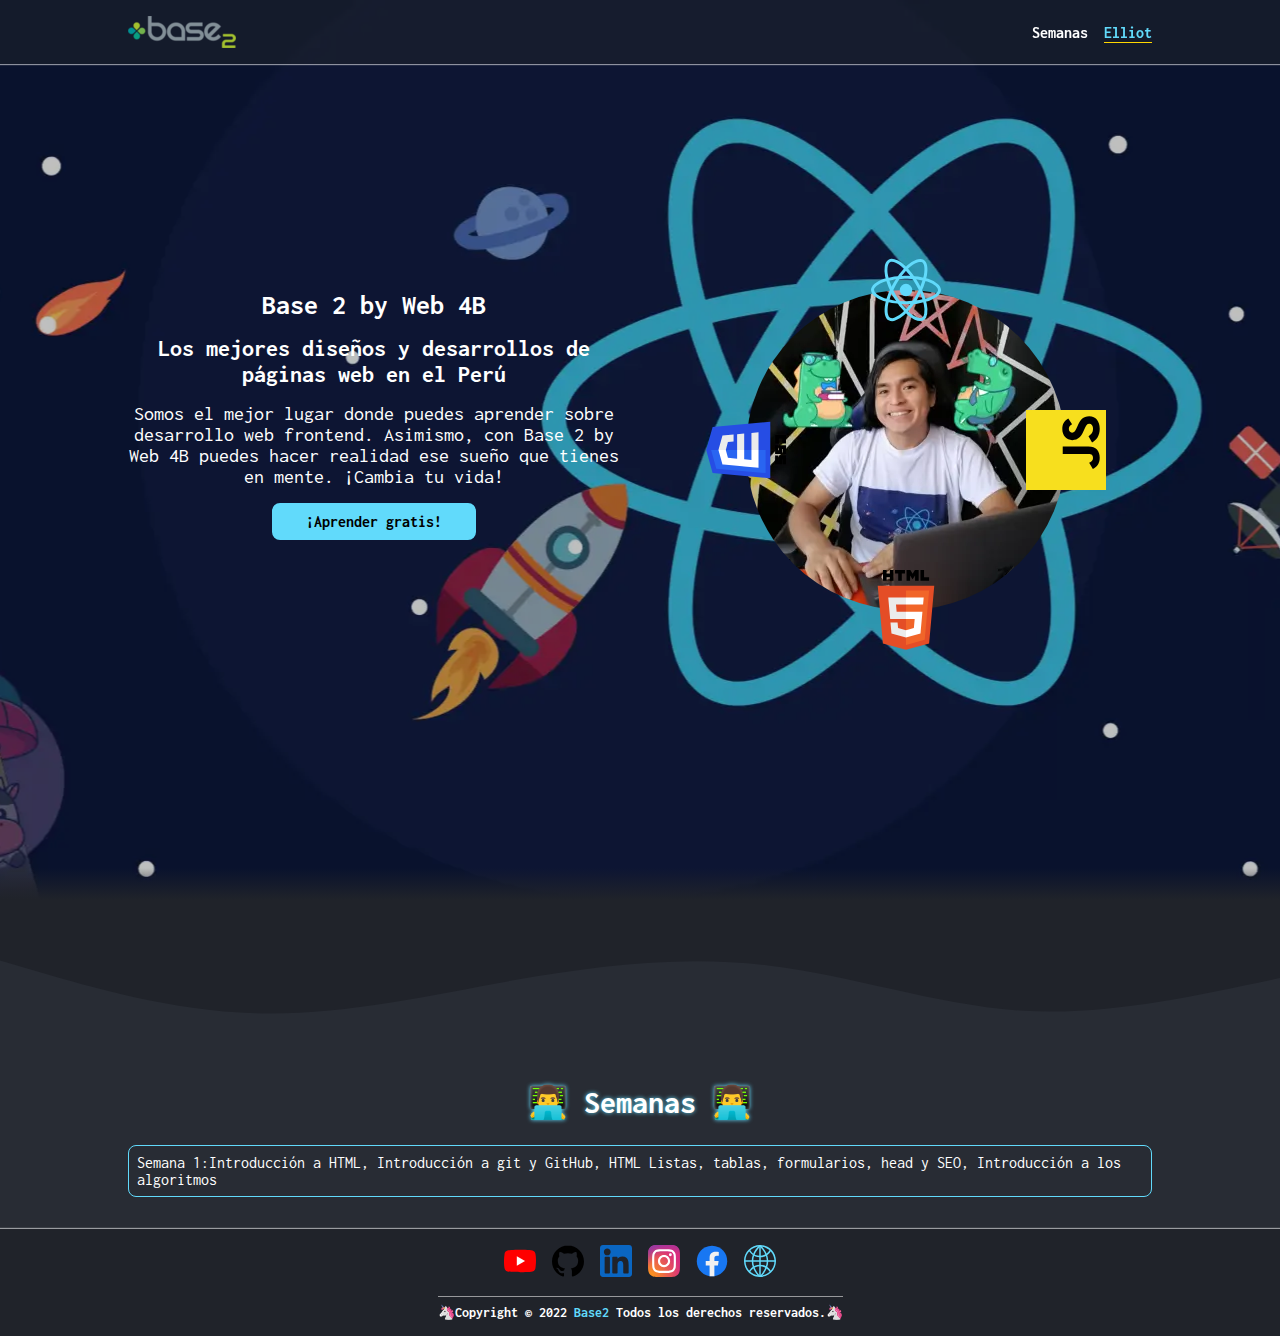
==== commit dbf6b9d6: "Delete index.html contact" ====
--- a/index.html
+++ b/index.html
@@ -69,7 +69,7 @@
             Somos el mejor lugar donde puedes aprender sobre desarrollo web frontend. Asimismo, con Base 2 by Web 4B
             puedes hacer realidad ese sueño que tienes en mente. ¡Cambia tu vida!
           </p>
-          <a href="https://www.linkedin.com/in/elliotgaramendi/" class="button button--primary">¡Aprender gratis!</a>
+          <a href="#iWeeks" class="button button--primary">¡Aprender gratis!</a>
         </div>
         <div class="hero__img-container">
           <img src="./assets/img/elliot-garamendi.webp" alt="Elliot Garamendi" width="256" height="256"
@@ -102,17 +102,6 @@
             </a>
           </li>
         </ul>
-      </div>
-    </section>
-    <section id="iContact" class="section">
-      <div class="container container--elements">
-        <h2 class="section__title">🌌 Contacto 🌌</h2>
-        <form class="form">
-          <input type="text" name="name" placeholder="Nombre" maxlength="255" class="form__input" required />
-          <input type="number" name="phone" placeholder="Celular" min="900000000" max="999999999" class="form__input"
-            required />
-          <button class="button button--primary">Enviar</button>
-        </form>
       </div>
     </section>
   </main>
